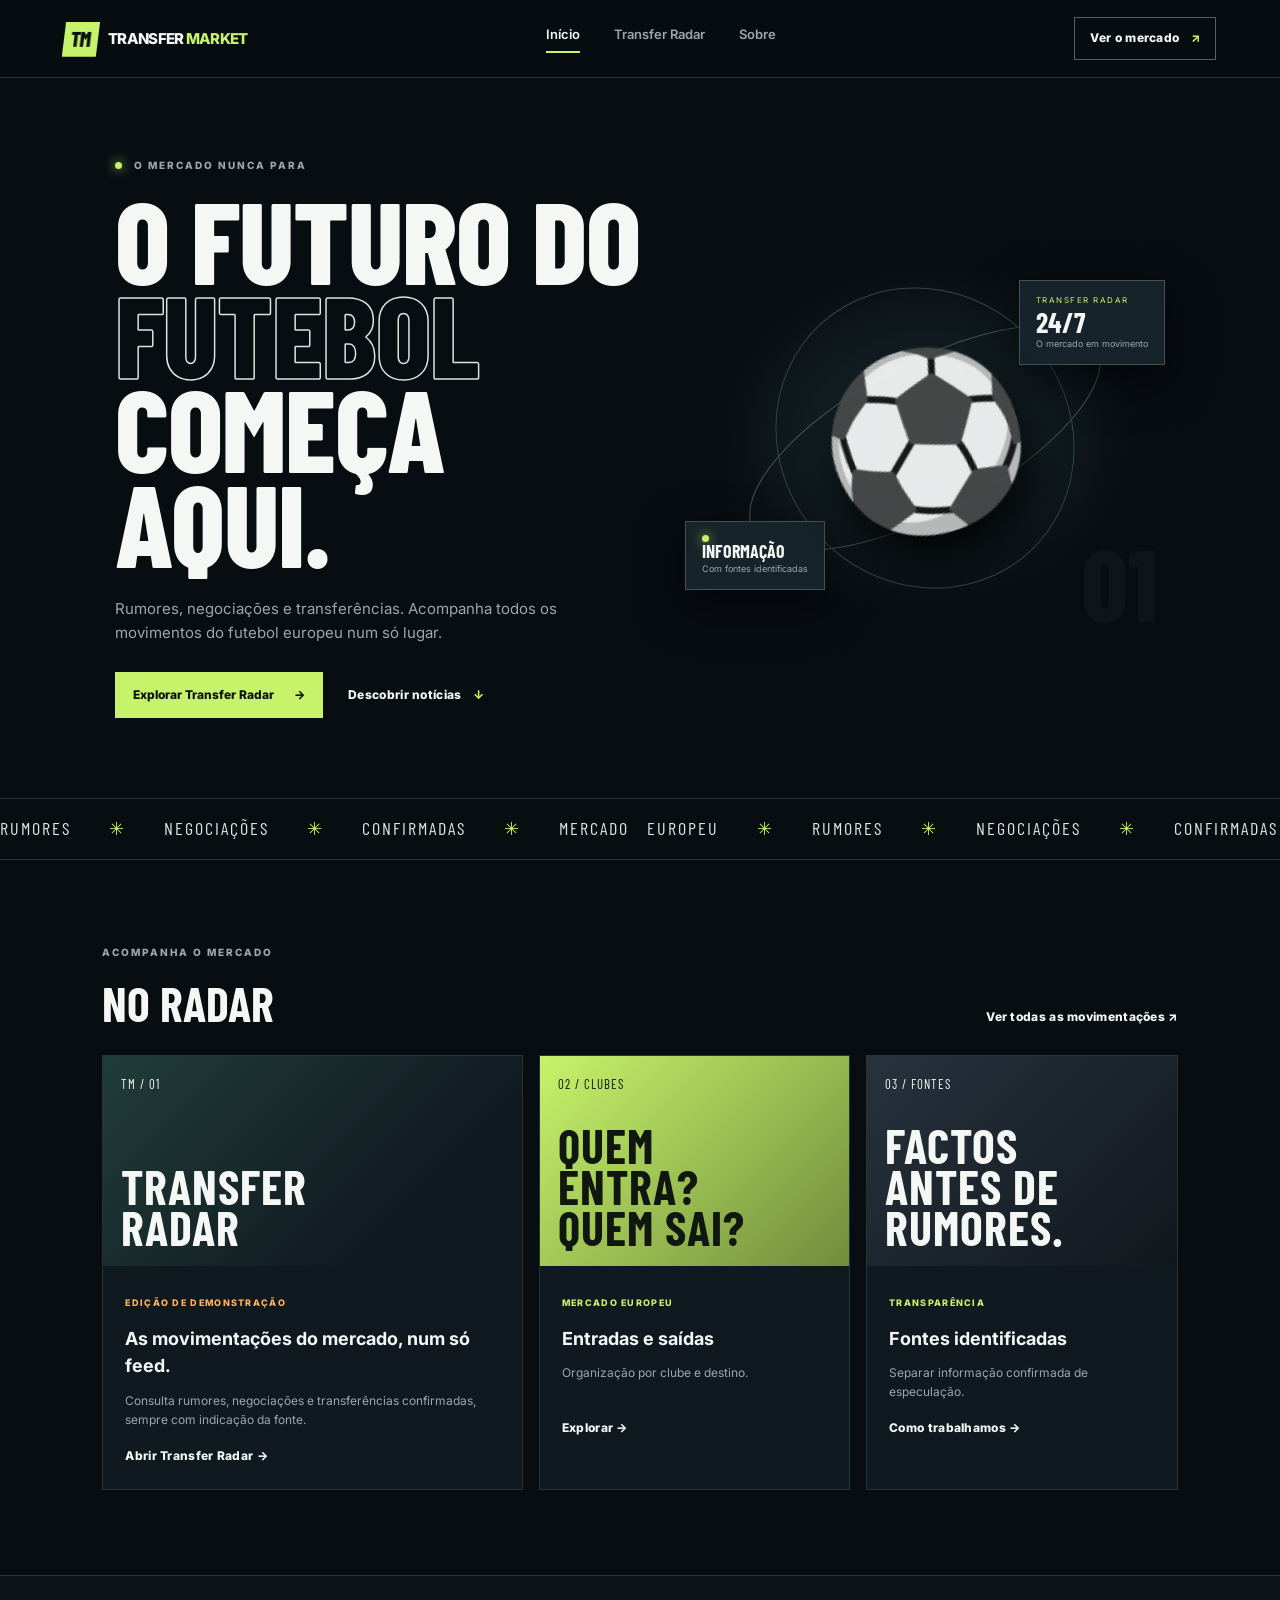
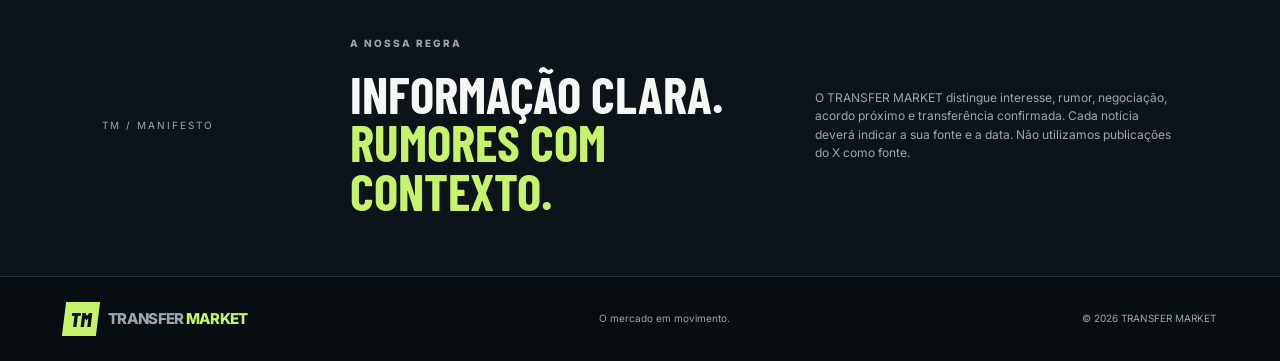
==== index.html @ c4694ce9 "Add files via upload" ====
<!doctype html>
<html lang="pt-PT">
<head>
  <meta charset="utf-8">
  <meta name="viewport" content="width=device-width, initial-scale=1">
  <meta name="description" content="TRANSFER MARKET — notícias, rumores e transferências do futebol europeu.">
  <title>TRANSFER MARKET | O mercado em movimento</title>
  <link rel="preconnect" href="https://fonts.googleapis.com">
  <link rel="preconnect" href="https://fonts.gstatic.com" crossorigin>
  <link href="https://fonts.googleapis.com/css2?family=Barlow+Condensed:wght@600;700;800&family=Inter:wght@400;500;600;700;800&display=swap" rel="stylesheet">
  <link rel="stylesheet" href="style.css">
</head>
<body>
<header class="site-header">
  <a class="brand" href="index.html"><span class="brand-mark">TM</span><span>TRANSFER<span class="accent"> MARKET</span></span></a>
  <button class="menu-toggle" aria-label="Abrir menu" aria-expanded="false">☰</button>
  <nav class="main-nav">
    <a class="active" href="index.html">Início</a>
    <a href="rumores.html">Transfer Radar</a>
    <a href="#sobre">Sobre</a>
  </nav>
  <a class="header-cta" href="rumores.html">Ver o mercado <span>↗</span></a>
</header>

<main>
  <section class="hero">
    <div class="hero-copy">
      <p class="eyebrow"><span class="live-dot"></span> O MERCADO NUNCA PARA</p>
      <h1>O FUTURO DO<br><span class="outline">FUTEBOL</span><br>COMEÇA AQUI.</h1>
      <p class="hero-text">Rumores, negociações e transferências. Acompanha todos os movimentos do futebol europeu num só lugar.</p>
      <div class="hero-actions">
        <a class="btn btn-primary" href="rumores.html">Explorar Transfer Radar <span>→</span></a>
        <a class="text-link" href="#ultimas">Descobrir notícias <span>↓</span></a>
      </div>
    </div>
    <div class="hero-art" aria-label="Ilustração gráfica de futebol">
      <div class="orbit orbit-one"></div><div class="orbit orbit-two"></div>
      <div class="hero-ball">⚽</div>
      <div class="floating-card card-top"><span class="mini-label">TRANSFER RADAR</span><strong>24/7</strong><small>O mercado em movimento</small></div>
      <div class="floating-card card-bottom"><span class="live-dot"></span><strong>INFORMAÇÃO</strong><small>Com fontes identificadas</small></div>
      <div class="hero-number">01</div>
    </div>
  </section>

  <section class="ticker" aria-label="Temas do site">
    <div>RUMORES <span>✳</span> NEGOCIAÇÕES <span>✳</span> CONFIRMADAS <span>✳</span> MERCADO EUROPEU <span>✳</span> RUMORES <span>✳</span> NEGOCIAÇÕES <span>✳</span> CONFIRMADAS <span>✳</span></div>
  </section>

  <section class="section latest" id="ultimas">
    <div class="section-heading">
      <div><p class="eyebrow">ACOMPANHA O MERCADO</p><h2>NO RADAR</h2></div>
      <a class="text-link" href="rumores.html">Ver todas as movimentações ↗</a>
    </div>
    <div class="feature-grid">
      <article class="feature-card feature-main">
        <div class="feature-visual visual-stadium"><span>TM / 01</span><b>TRANSFER<br>RADAR</b></div>
        <div class="feature-info"><span class="tag tag-demo">EDIÇÃO DE DEMONSTRAÇÃO</span><h3>As movimentações do mercado, num só feed.</h3><p>Consulta rumores, negociações e transferências confirmadas, sempre com indicação da fonte.</p><a href="rumores.html" class="text-link">Abrir Transfer Radar →</a></div>
      </article>
      <article class="feature-card">
        <div class="feature-visual visual-green"><span>02 / CLUBES</span><b>QUEM<br>ENTRA?<br>QUEM SAI?</b></div>
        <div class="feature-info"><span class="tag">MERCADO EUROPEU</span><h3>Entradas e saídas</h3><p>Organização por clube e destino.</p><a href="rumores.html" class="text-link">Explorar →</a></div>
      </article>
      <article class="feature-card">
        <div class="feature-visual visual-dark"><span>03 / FONTES</span><b>FACTOS<br>ANTES DE<br>RUMORES.</b></div>
        <div class="feature-info"><span class="tag">TRANSPARÊNCIA</span><h3>Fontes identificadas</h3><p>Separar informação confirmada de especulação.</p><a href="#sobre" class="text-link">Como trabalhamos →</a></div>
      </article>
    </div>
  </section>

  <section class="manifesto" id="sobre">
    <div class="manifesto-index">TM / MANIFESTO</div>
    <div><p class="eyebrow">A NOSSA REGRA</p><h2>INFORMAÇÃO CLARA.<br><span class="accent">RUMORES COM CONTEXTO.</span></h2></div>
    <p>O TRANSFER MARKET distingue interesse, rumor, negociação, acordo próximo e transferência confirmada. Cada notícia deverá indicar a sua fonte e a data. Não utilizamos publicações do X como fonte.</p>
  </section>
</main>

<footer class="footer"><a class="brand" href="index.html"><span class="brand-mark">TM</span><span>TRANSFER<span class="accent"> MARKET</span></span></a><span>O mercado em movimento.</span><span>© <span id="year"></span> TRANSFER MARKET</span></footer>
<script src="script.js"></script>
</body>
</html>
---- style.css ----
:root{--bg:#080d12;--panel:#101820;--panel2:#151f28;--text:#f4f7f4;--muted:#9aa8ad;--lime:#c6f36a;--line:#26333b;--orange:#ffb45c;--blue:#80c8ff;--font:'Inter',Arial,sans-serif;--display:'Barlow Condensed',Impact,sans-serif}*{box-sizing:border-box}html{scroll-behavior:smooth}body{margin:0;background:var(--bg);color:var(--text);font-family:var(--font);line-height:1.55}a{color:inherit;text-decoration:none}.accent{color:var(--lime)}.site-header{height:78px;padding:0 clamp(20px,5vw,76px);display:flex;align-items:center;justify-content:space-between;border-bottom:1px solid var(--line);background:#080d12ee;position:sticky;top:0;z-index:10;backdrop-filter:blur(14px)}.brand{display:flex;align-items:center;gap:10px;font-weight:800;letter-spacing:-.7px;font-size:15px}.brand-mark{display:grid;place-items:center;width:34px;height:34px;background:var(--lime);color:#0a1012;font-family:var(--display);font-size:20px;font-weight:800;transform:skew(-7deg)}.main-nav{display:flex;gap:34px;color:var(--muted);font-size:13px;font-weight:600}.main-nav a:hover,.main-nav a.active{color:var(--text)}.main-nav a.active:after{content:"";display:block;height:2px;background:var(--lime);margin-top:7px}.header-cta,.text-link{font-size:12px;font-weight:800;letter-spacing:.3px}.header-cta{border:1px solid #53616a;padding:11px 15px}.header-cta span,.text-link span{color:var(--lime);margin-left:8px}.menu-toggle{display:none;background:none;border:0;color:white;font-size:22px}.hero{min-height:590px;padding:80px clamp(20px,9vw,140px);display:grid;grid-template-columns:1.05fr .95fr;align-items:center;gap:40px;overflow:hidden}.eyebrow{font-size:10px;letter-spacing:2px;font-weight:800;color:var(--muted);margin:0 0 18px}.live-dot{display:inline-block;width:7px;height:7px;border-radius:50%;background:var(--lime);box-shadow:0 0 12px #c6f36a;margin-right:8px}.hero h1,.radar-intro h1{font-family:var(--display);font-size:clamp(64px,9vw,120px);line-height:.82;letter-spacing:-1px;margin:0;font-weight:800}.outline{color:transparent;-webkit-text-stroke:1.5px #dce6df}.hero-text{max-width:470px;color:var(--muted);font-size:15px;margin:28px 0}.hero-actions{display:flex;align-items:center;gap:25px;flex-wrap:wrap}.btn{display:inline-flex;align-items:center;justify-content:center;gap:20px;padding:14px 18px;font-size:12px;font-weight:800;border:0;cursor:pointer}.btn-primary{background:var(--lime);color:#0a1012}.btn-primary:hover{background:#d7ff88}.text-link:hover{color:var(--lime)}.hero-art{height:400px;position:relative;display:grid;place-items:center;background:radial-gradient(ellipse at center,#1d3032 0,transparent 62%)}.hero-ball{font-size:170px;filter:grayscale(1);opacity:.9;transform:rotate(-18deg);z-index:1;text-shadow:0 24px 45px #000}.orbit{position:absolute;border:1px solid #425c50;border-radius:50%;transform:rotate(-28deg)}.orbit-one{width:390px;height:150px}.orbit-two{width:310px;height:290px;transform:rotate(48deg);border-color:#34444b}.floating-card{position:absolute;background:#17232a;border:1px solid #43534f;padding:13px 16px;display:flex;flex-direction:column;box-shadow:0 15px 45px #0008}.floating-card strong{font-family:var(--display);font-size:28px;line-height:1.1}.floating-card small{font-size:9px;color:var(--muted)}.mini-label{font-size:8px;letter-spacing:1.5px;color:var(--lime)}.card-top{top:42px;right:0}.card-bottom{bottom:48px;left:0}.card-bottom strong{font-size:18px}.hero-number{position:absolute;bottom:-22px;right:8px;font-family:var(--display);font-size:100px;color:#ffffff08;font-weight:800}.ticker{overflow:hidden;border-block:1px solid var(--line);padding:16px 0;color:#dce6df;font-family:var(--display);font-size:18px;letter-spacing:2px;white-space:nowrap}.ticker div{word-spacing:12px;text-align:center}.ticker span{color:var(--lime);margin:0 20px}.section{padding:85px clamp(20px,8vw,120px)}.section-heading{display:flex;align-items:end;justify-content:space-between;margin-bottom:28px}.section-heading h2,.feed-top h2{font-family:var(--display);font-size:48px;line-height:1;margin:0}.feature-grid{display:grid;grid-template-columns:1.35fr 1fr 1fr;gap:16px}.feature-card{background:var(--panel);border:1px solid var(--line)}.feature-visual{height:210px;padding:18px;display:flex;flex-direction:column;justify-content:space-between;font-family:var(--display);font-size:13px;letter-spacing:1px}.feature-visual b{font-size:48px;line-height:.85}.visual-stadium{background:linear-gradient(135deg,#253e40,#101820 70%);background-image:linear-gradient(135deg,#203d39,#101820 75%),repeating-linear-gradient(90deg,transparent 0 30px,#ffffff08 31px 32px)}.visual-green{background:linear-gradient(135deg,#c6f36a,#718d3c);color:#101710}.visual-dark{background:linear-gradient(135deg,#27323d,#11171d)}.feature-info{padding:22px}.tag{font-size:9px;letter-spacing:1.3px;color:var(--lime);font-weight:800}.tag-demo{color:var(--orange)}.feature-info h3{font-size:18px;margin:12px 0 8px}.feature-info p{font-size:12px;color:var(--muted);min-height:38px}.manifesto{border-block:1px solid var(--line);padding:60px clamp(20px,8vw,120px);display:grid;grid-template-columns:.6fr 1.2fr 1fr;gap:30px;align-items:center;background:#0c1319}.manifesto-index{font-size:10px;color:var(--muted);letter-spacing:2px}.manifesto h2{font-family:var(--display);font-size:clamp(32px,4vw,52px);line-height:.95;margin:0}.manifesto>p{font-size:12px;color:var(--muted);max-width:360px}.footer{padding:25px clamp(20px,5vw,76px);display:flex;justify-content:space-between;align-items:center;color:var(--muted);font-size:10px;gap:18px}.radar-page{min-height:75vh}.radar-intro{padding:70px clamp(20px,8vw,120px) 48px;background:linear-gradient(110deg,#101c20,#080d12 65%);border-bottom:1px solid var(--line)}.radar-intro h1{font-size:clamp(66px,9vw,112px)}.radar-intro>p:not(.eyebrow){color:var(--muted);margin:20px 0}.radar-meta{font-size:9px;letter-spacing:1.5px;color:#8f9da1;display:flex;gap:12px}.radar-layout{padding:45px clamp(20px,8vw,120px) 90px;display:grid;grid-template-columns:250px minmax(0,1fr);gap:35px}.filter-panel{background:var(--panel);border:1px solid var(--line);padding:22px;height:max-content;position:sticky;top:100px}.filter-panel label{display:block;font-size:10px;font-weight:700;color:#cbd5d3;margin:17px 0 7px}.filter-panel input,.filter-panel select{width:100%;background:#091016;border:1px solid #334149;color:var(--text);padding:12px;font:inherit;font-size:11px;border-radius:0}.btn-outline{background:transparent;border:1px solid #51616a;color:var(--text)}.full-width{width:100%;margin-top:18px}.source-note{margin-top:28px;padding-top:18px;border-top:1px solid var(--line)}.source-note strong{font-size:9px;letter-spacing:1.5px;color:var(--lime)}.source-note p{font-size:10px;color:var(--muted)}.feed-top{display:flex;justify-content:space-between;align-items:end;margin-bottom:18px}.feed-top h2{font-size:34px}.result-count{font-size:10px;color:var(--muted)}.demo-alert{padding:13px 15px;background:#2a2115;border:1px solid #604a2d;color:#f2d8b5;font-size:11px;margin-bottom:14px}.rumour-feed{display:grid;gap:12px}.rumour-card{background:var(--panel);border:1px solid var(--line);padding:20px;display:grid;grid-template-columns:1fr auto;gap:14px}.rumour-card h3{font-size:17px;margin:8px 0 4px}.transfer-route{color:var(--lime);font-size:12px;font-weight:700}.rumour-summary{color:var(--muted);font-size:12px;max-width:720px}.rumour-meta{display:flex;flex-wrap:wrap;gap:12px;margin-top:14px;font-size:9px;color:#89979b}.rumour-meta a{color:var(--blue);text-decoration:underline}.status{height:max-content;padding:6px 9px;font-size:9px;font-weight:800;letter-spacing:.5px;border:1px solid #53616a;color:#dce6df}.status-interesse,.status-rumor{color:var(--orange);border-color:#765b38}.status-negociações,.status-acordo-próximo{color:var(--blue);border-color:#3c657e}.status-confirmada{color:var(--lime);border-color:#607d3a}.empty-state{padding:35px;text-align:center;border:1px dashed #45525a;color:var(--muted)}.empty-state strong{color:var(--text)}.empty-state p{font-size:12px}.menu-toggle{cursor:pointer}@media(max-width:850px){.hero{grid-template-columns:1fr;padding-top:65px}.hero-art{height:300px}.feature-grid{grid-template-columns:1fr 1fr}.feature-main{grid-column:span 2}.manifesto{grid-template-columns:1fr 2fr}.manifesto>p{grid-column:2}.radar-layout{grid-template-columns:1fr}.filter-panel{position:static;display:grid;grid-template-columns:1fr 1fr;gap:0 12px}.filter-panel .eyebrow,.source-note{grid-column:span 2}.filter-panel .btn{align-self:end}.main-nav{gap:17px}}@media(max-width:600px){.site-header{height:66px}.menu-toggle{display:block;order:3}.main-nav{display:none;position:absolute;top:65px;left:0;right:0;padding:20px;background:#0b1218;border-bottom:1px solid var(--line);flex-direction:column}.main-nav.open{display:flex}.header-cta{display:none}.hero{min-height:auto;padding-top:65px;padding-bottom:35px}.hero-art{height:260px}.hero-ball{font-size:125px}.orbit-one{width:290px}.orbit-two{width:240px}.section{padding-top:55px;padding-bottom:55px}.section-heading{align-items:start;gap:15px;flex-direction:column}.section-heading h2{font-size:40px}.feature-grid{grid-template-columns:1fr}.feature-main{grid-column:auto}.manifesto{grid-template-columns:1fr;padding-block:42px;gap:15px}.manifesto>p{grid-column:auto}.footer{flex-direction:column;align-items:flex-start}.radar-intro{padding-top:55px}.radar-layout{padding-top:28px}.filter-panel{grid-template-columns:1fr}.filter-panel .eyebrow,.source-note{grid-column:auto}.feed-top{align-items:start;flex-direction:column;gap:10px}.feed-top h2{font-size:29px}.rumour-card{grid-template-columns:1fr}.status{grid-row:1;justify-self:start}.rumour-card h3{margin-top:0}}
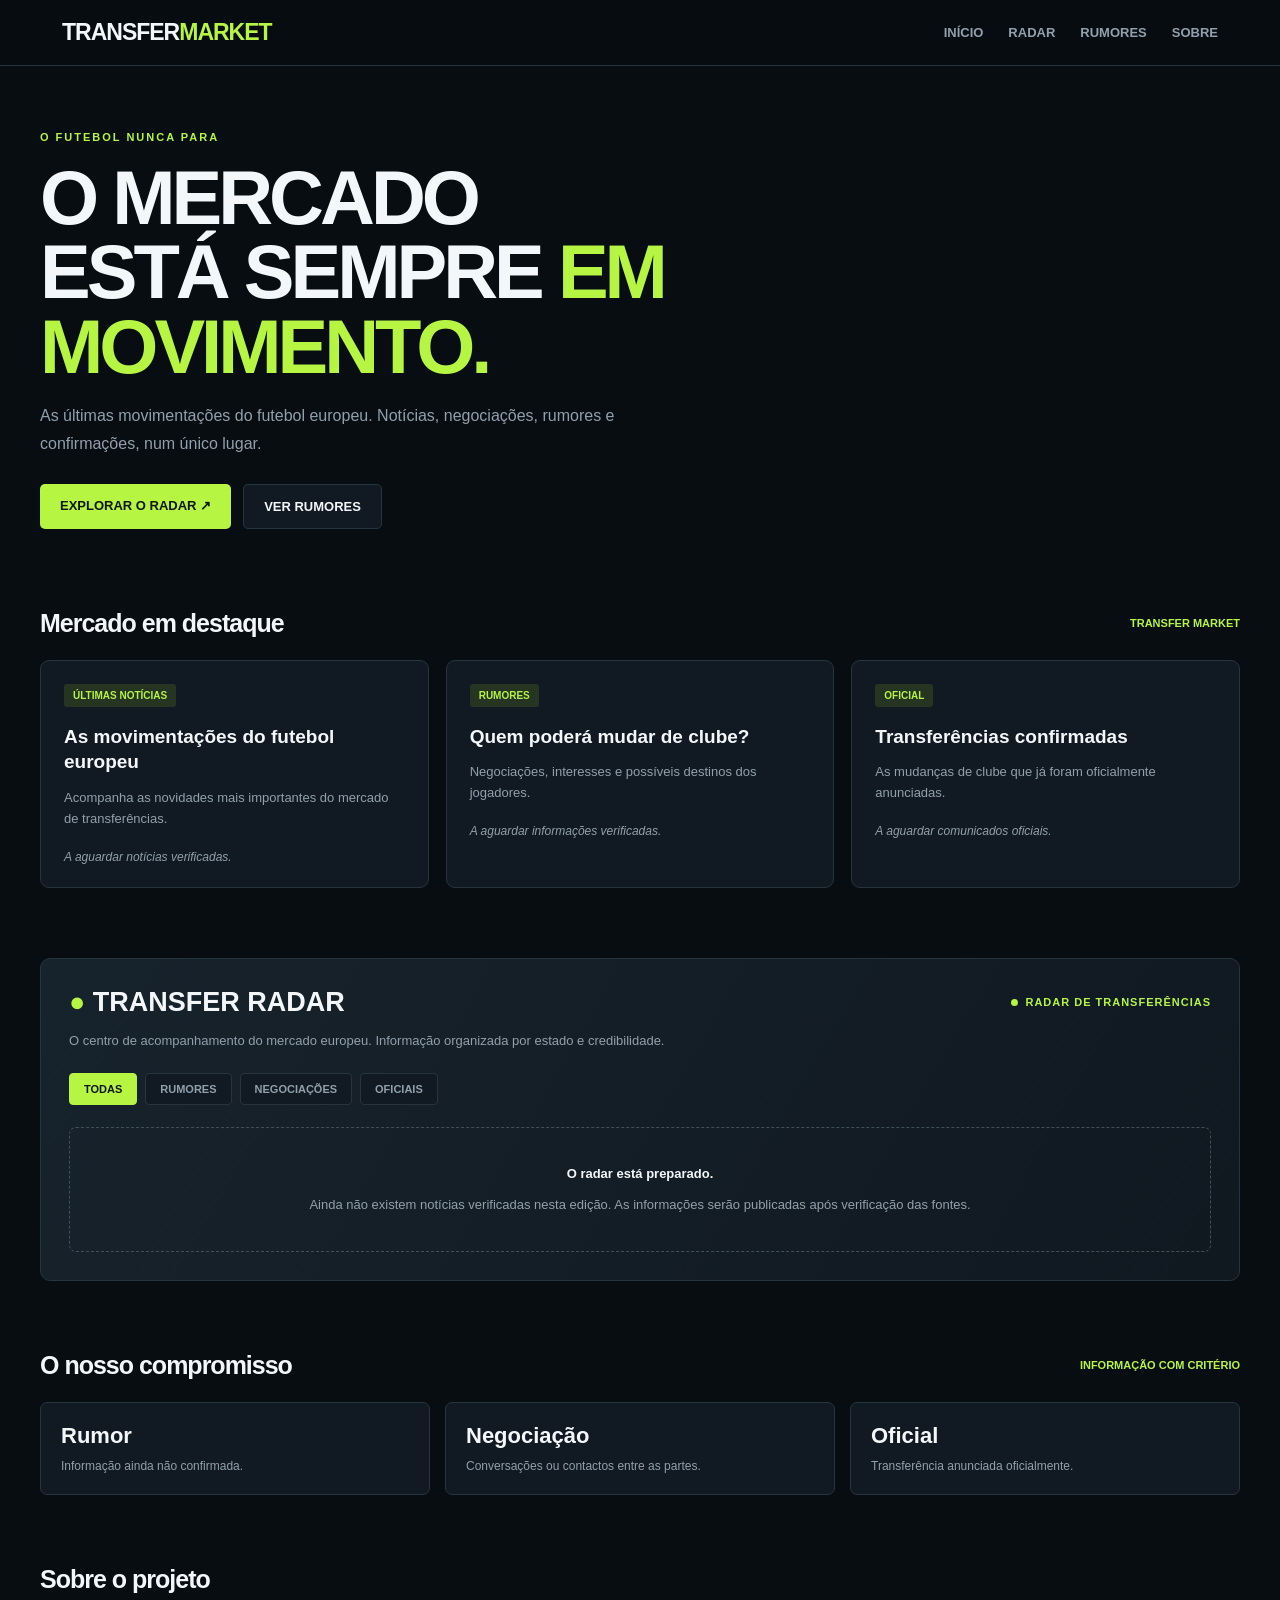
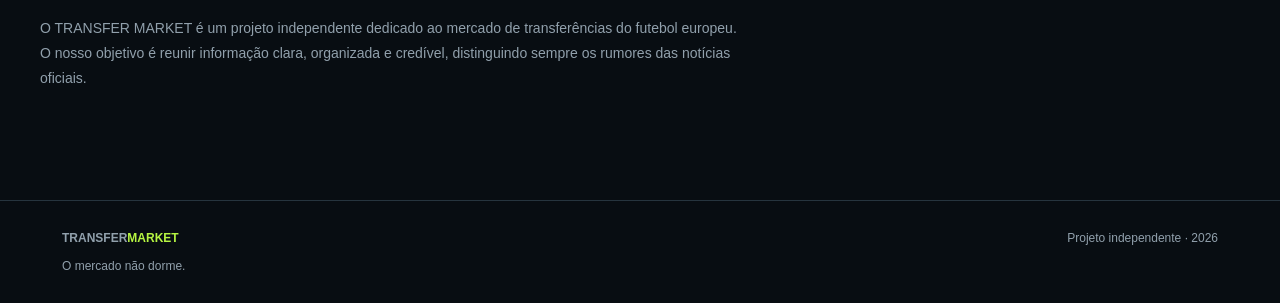
==== commit b9348353: "Update index.html" ====
--- a/index.html
+++ b/index.html
@@ -1,80 +1,376 @@
-<!doctype html>
+
+<!DOCTYPE html>
 <html lang="pt-PT">
 <head>
-  <meta charset="utf-8">
-  <meta name="viewport" content="width=device-width, initial-scale=1">
-  <meta name="description" content="TRANSFER MARKET — notícias, rumores e transferências do futebol europeu.">
-  <title>TRANSFER MARKET | O mercado em movimento</title>
-  <link rel="preconnect" href="https://fonts.googleapis.com">
-  <link rel="preconnect" href="https://fonts.gstatic.com" crossorigin>
-  <link href="https://fonts.googleapis.com/css2?family=Barlow+Condensed:wght@600;700;800&family=Inter:wght@400;500;600;700;800&display=swap" rel="stylesheet">
-  <link rel="stylesheet" href="style.css">
+<meta charset="UTF-8">
+<meta name="viewport" content="width=device-width, initial-scale=1.0">
+<meta name="theme-color" content="#080d12">
+<title>TRANSFER MARKET | O mercado não dorme</title>
+<meta name="description" content="As últimas notícias, rumores e confirmações do mercado de transferências de futebol europeu.">
+
+<style>
+:root {
+  --bg: #080d12;
+  --panel: #111a22;
+  --panel2: #17232c;
+  --green: #b6f542;
+  --white: #f4f7f9;
+  --muted: #91a0ac;
+  --border: #26343e;
+}
+* { box-sizing: border-box; }
+html { scroll-behavior: smooth; }
+body {
+  margin: 0;
+  background: var(--bg);
+  color: var(--white);
+  font-family: Arial, Helvetica, sans-serif;
+}
+a { color: inherit; text-decoration: none; }
+header {
+  position: sticky;
+  top: 0;
+  z-index: 10;
+  background: rgba(8,13,18,.96);
+  border-bottom: 1px solid var(--border);
+  backdrop-filter: blur(12px);
+}
+.nav {
+  max-width: 1200px;
+  margin: auto;
+  padding: 19px 22px;
+  display: flex;
+  align-items: center;
+  justify-content: space-between;
+  gap: 20px;
+}
+.logo {
+  font-size: 23px;
+  font-weight: 900;
+  letter-spacing: -1px;
+}
+.logo span { color: var(--green); }
+nav { display: flex; gap: 25px; }
+nav a {
+  color: var(--muted);
+  font-size: 13px;
+  font-weight: bold;
+}
+nav a:hover { color: var(--green); }
+.live {
+  color: var(--green);
+  font-size: 11px;
+  font-weight: bold;
+  letter-spacing: 1px;
+}
+.live::before {
+  content: "";
+  display: inline-block;
+  width: 7px;
+  height: 7px;
+  background: var(--green);
+  border-radius: 50%;
+  margin-right: 7px;
+}
+.container { max-width: 1200px; margin: auto; padding: 0 22px; }
+.hero { padding: 65px 0 45px; }
+.eyebrow {
+  color: var(--green);
+  font-size: 11px;
+  font-weight: bold;
+  letter-spacing: 2px;
+}
+.hero h1 {
+  font-size: clamp(42px, 7vw, 76px);
+  line-height: .98;
+  letter-spacing: -4px;
+  max-width: 780px;
+  margin: 18px 0;
+}
+.hero h1 span { color: var(--green); }
+.hero p {
+  color: var(--muted);
+  max-width: 580px;
+  line-height: 1.7;
+}
+.hero-actions { display: flex; gap: 12px; margin-top: 27px; flex-wrap: wrap; }
+.btn {
+  padding: 14px 20px;
+  background: var(--green);
+  color: #10170a;
+  border-radius: 5px;
+  font-size: 13px;
+  font-weight: 900;
+}
+.btn.secondary {
+  background: var(--panel);
+  border: 1px solid var(--border);
+  color: var(--white);
+}
+.section { padding: 35px 0; }
+.section-heading {
+  display: flex;
+  align-items: center;
+  justify-content: space-between;
+  gap: 15px;
+  margin-bottom: 22px;
+}
+.section-heading h2 { font-size: 25px; margin: 0; letter-spacing: -1px; }
+.section-heading span { color: var(--green); font-size: 11px; font-weight: bold; }
+.grid {
+  display: grid;
+  grid-template-columns: repeat(3, 1fr);
+  gap: 17px;
+}
+.card {
+  background: var(--panel);
+  border: 1px solid var(--border);
+  border-radius: 9px;
+  padding: 23px;
+  min-height: 185px;
+}
+.card:hover { border-color: var(--green); }
+.tag {
+  display: inline-block;
+  padding: 6px 9px;
+  border-radius: 3px;
+  background: #263522;
+  color: var(--green);
+  font-size: 10px;
+  font-weight: bold;
+  text-transform: uppercase;
+}
+.card h3 { font-size: 19px; line-height: 1.35; margin: 17px 0 10px; }
+.card p { color: var(--muted); font-size: 13px; line-height: 1.6; }
+.placeholder {
+  color: var(--muted);
+  font-size: 12px;
+  font-style: italic;
+  margin-top: 20px;
+}
+.radar {
+  background: linear-gradient(120deg, #17232c, #101820);
+  border: 1px solid var(--border);
+  border-radius: 10px;
+  padding: 28px;
+}
+.radar-top {
+  display: flex;
+  align-items: center;
+  justify-content: space-between;
+  gap: 15px;
+  flex-wrap: wrap;
+}
+.radar h2 { font-size: 27px; margin: 0; }
+.radar-intro { color: var(--muted); font-size: 13px; line-height: 1.6; }
+.filters { display: flex; gap: 8px; flex-wrap: wrap; margin: 22px 0; }
+.filter {
+  border: 1px solid var(--border);
+  background: var(--panel);
+  color: var(--muted);
+  padding: 9px 14px;
+  border-radius: 4px;
+  cursor: pointer;
+  font-weight: bold;
+  font-size: 11px;
+}
+.filter.active, .filter:hover {
+  background: var(--green);
+  color: #10170a;
+  border-color: var(--green);
+}
+.empty {
+  text-align: center;
+  border: 1px dashed #40505b;
+  padding: 35px 15px;
+  border-radius: 7px;
+  color: var(--muted);
+  font-size: 13px;
+  line-height: 1.7;
+}
+.empty strong { display: block; color: var(--white); margin-bottom: 8px; }
+.status-grid {
+  display: grid;
+  grid-template-columns: repeat(3,1fr);
+  gap: 15px;
+  margin-top: 20px;
+}
+.status {
+  background: var(--panel);
+  padding: 20px;
+  border-radius: 7px;
+  border: 1px solid var(--border);
+}
+.status strong { display: block; font-size: 22px; margin-bottom: 7px; }
+.status span { color: var(--muted); font-size: 12px; }
+footer {
+  margin-top: 60px;
+  border-top: 1px solid var(--border);
+  padding: 30px 0;
+  color: var(--muted);
+  font-size: 12px;
+}
+.footer-content {
+  display: flex;
+  justify-content: space-between;
+  gap: 15px;
+  flex-wrap: wrap;
+}
+@media(max-width:750px) {
+  nav { gap: 12px; flex-wrap: wrap; }
+  nav a { font-size: 11px; }
+  .grid { grid-template-columns: 1fr; }
+  .status-grid { grid-template-columns: 1fr; }
+  .hero { padding-top: 45px; }
+  .hero h1 { letter-spacing: -2px; }
+}
+</style>
 </head>
+
 <body>
-<header class="site-header">
-  <a class="brand" href="index.html"><span class="brand-mark">TM</span><span>TRANSFER<span class="accent"> MARKET</span></span></a>
-  <button class="menu-toggle" aria-label="Abrir menu" aria-expanded="false">☰</button>
-  <nav class="main-nav">
-    <a class="active" href="index.html">Início</a>
-    <a href="rumores.html">Transfer Radar</a>
-    <a href="#sobre">Sobre</a>
-  </nav>
-  <a class="header-cta" href="rumores.html">Ver o mercado <span>↗</span></a>
+
+<header>
+  <div class="nav">
+    <a href="#" class="logo">TRANSFER<span>MARKET</span></a>
+    <nav>
+      <a href="#inicio">INÍCIO</a>
+      <a href="#radar">RADAR</a>
+      <a href="#rumores">RUMORES</a>
+      <a href="#sobre">SOBRE</a>
+    </nav>
+  </div>
 </header>
 
 <main>
-  <section class="hero">
-    <div class="hero-copy">
-      <p class="eyebrow"><span class="live-dot"></span> O MERCADO NUNCA PARA</p>
-      <h1>O FUTURO DO<br><span class="outline">FUTEBOL</span><br>COMEÇA AQUI.</h1>
-      <p class="hero-text">Rumores, negociações e transferências. Acompanha todos os movimentos do futebol europeu num só lugar.</p>
-      <div class="hero-actions">
-        <a class="btn btn-primary" href="rumores.html">Explorar Transfer Radar <span>→</span></a>
-        <a class="text-link" href="#ultimas">Descobrir notícias <span>↓</span></a>
+<section class="hero container" id="inicio">
+  <div class="eyebrow">O FUTEBOL NUNCA PARA</div>
+  <h1>O MERCADO<br>ESTÁ SEMPRE <span>EM MOVIMENTO.</span></h1>
+  <p>
+    As últimas movimentações do futebol europeu.
+    Notícias, negociações, rumores e confirmações,
+    num único lugar.
+  </p>
+  <div class="hero-actions">
+    <a href="#radar" class="btn">EXPLORAR O RADAR ↗</a>
+    <a href="#rumores" class="btn secondary">VER RUMORES</a>
+  </div>
+</section>
+
+<section class="container section" id="rumores">
+  <div class="section-heading">
+    <h2>Mercado em destaque</h2>
+    <span>TRANSFER MARKET</span>
+  </div>
+  <div class="grid">
+    <article class="card">
+      <span class="tag">Últimas notícias</span>
+      <h3>As movimentações do futebol europeu</h3>
+      <p>Acompanha as novidades mais importantes do mercado de transferências.</p>
+      <div class="placeholder">A aguardar notícias verificadas.</div>
+    </article>
+    <article class="card">
+      <span class="tag">Rumores</span>
+      <h3>Quem poderá mudar de clube?</h3>
+      <p>Negociações, interesses e possíveis destinos dos jogadores.</p>
+      <div class="placeholder">A aguardar informações verificadas.</div>
+    </article>
+    <article class="card">
+      <span class="tag">Oficial</span>
+      <h3>Transferências confirmadas</h3>
+      <p>As mudanças de clube que já foram oficialmente anunciadas.</p>
+      <div class="placeholder">A aguardar comunicados oficiais.</div>
+    </article>
+  </div>
+</section>
+
+<section class="container section" id="radar">
+  <div class="radar">
+    <div class="radar-top">
+      <h2><span style="color:var(--green)">●</span> TRANSFER RADAR</h2>
+      <span class="live">RADAR DE TRANSFERÊNCIAS</span>
+    </div>
+    <p class="radar-intro">
+      O centro de acompanhamento do mercado europeu.
+      Informação organizada por estado e credibilidade.
+    </p>
+    <div class="filters">
+      <button class="filter active" data-filter="all">TODAS</button>
+      <button class="filter" data-filter="rumor">RUMORES</button>
+      <button class="filter" data-filter="negotiation">NEGOCIAÇÕES</button>
+      <button class="filter" data-filter="official">OFICIAIS</button>
+    </div>
+    <div id="radar-content">
+      <div class="empty">
+        <strong>O radar está preparado.</strong>
+        Ainda não existem notícias verificadas nesta edição.
+        As informações serão publicadas após verificação das fontes.
       </div>
     </div>
-    <div class="hero-art" aria-label="Ilustração gráfica de futebol">
-      <div class="orbit orbit-one"></div><div class="orbit orbit-two"></div>
-      <div class="hero-ball">⚽</div>
-      <div class="floating-card card-top"><span class="mini-label">TRANSFER RADAR</span><strong>24/7</strong><small>O mercado em movimento</small></div>
-      <div class="floating-card card-bottom"><span class="live-dot"></span><strong>INFORMAÇÃO</strong><small>Com fontes identificadas</small></div>
-      <div class="hero-number">01</div>
-    </div>
-  </section>
-
-  <section class="ticker" aria-label="Temas do site">
-    <div>RUMORES <span>✳</span> NEGOCIAÇÕES <span>✳</span> CONFIRMADAS <span>✳</span> MERCADO EUROPEU <span>✳</span> RUMORES <span>✳</span> NEGOCIAÇÕES <span>✳</span> CONFIRMADAS <span>✳</span></div>
-  </section>
-
-  <section class="section latest" id="ultimas">
-    <div class="section-heading">
-      <div><p class="eyebrow">ACOMPANHA O MERCADO</p><h2>NO RADAR</h2></div>
-      <a class="text-link" href="rumores.html">Ver todas as movimentações ↗</a>
-    </div>
-    <div class="feature-grid">
-      <article class="feature-card feature-main">
-        <div class="feature-visual visual-stadium"><span>TM / 01</span><b>TRANSFER<br>RADAR</b></div>
-        <div class="feature-info"><span class="tag tag-demo">EDIÇÃO DE DEMONSTRAÇÃO</span><h3>As movimentações do mercado, num só feed.</h3><p>Consulta rumores, negociações e transferências confirmadas, sempre com indicação da fonte.</p><a href="rumores.html" class="text-link">Abrir Transfer Radar →</a></div>
-      </article>
-      <article class="feature-card">
-        <div class="feature-visual visual-green"><span>02 / CLUBES</span><b>QUEM<br>ENTRA?<br>QUEM SAI?</b></div>
-        <div class="feature-info"><span class="tag">MERCADO EUROPEU</span><h3>Entradas e saídas</h3><p>Organização por clube e destino.</p><a href="rumores.html" class="text-link">Explorar →</a></div>
-      </article>
-      <article class="feature-card">
-        <div class="feature-visual visual-dark"><span>03 / FONTES</span><b>FACTOS<br>ANTES DE<br>RUMORES.</b></div>
-        <div class="feature-info"><span class="tag">TRANSPARÊNCIA</span><h3>Fontes identificadas</h3><p>Separar informação confirmada de especulação.</p><a href="#sobre" class="text-link">Como trabalhamos →</a></div>
-      </article>
-    </div>
-  </section>
-
-  <section class="manifesto" id="sobre">
-    <div class="manifesto-index">TM / MANIFESTO</div>
-    <div><p class="eyebrow">A NOSSA REGRA</p><h2>INFORMAÇÃO CLARA.<br><span class="accent">RUMORES COM CONTEXTO.</span></h2></div>
-    <p>O TRANSFER MARKET distingue interesse, rumor, negociação, acordo próximo e transferência confirmada. Cada notícia deverá indicar a sua fonte e a data. Não utilizamos publicações do X como fonte.</p>
-  </section>
+  </div>
+</section>
+
+<section class="container section">
+  <div class="section-heading">
+    <h2>O nosso compromisso</h2>
+    <span>INFORMAÇÃO COM CRITÉRIO</span>
+  </div>
+  <div class="status-grid">
+    <div class="status">
+      <strong>Rumor</strong>
+      <span>Informação ainda não confirmada.</span>
+    </div>
+    <div class="status">
+      <strong>Negociação</strong>
+      <span>Conversações ou contactos entre as partes.</span>
+    </div>
+    <div class="status">
+      <strong>Oficial</strong>
+      <span>Transferência anunciada oficialmente.</span>
+    </div>
+  </div>
+</section>
+
+<section class="container section" id="sobre">
+  <div class="section-heading">
+    <h2>Sobre o projeto</h2>
+  </div>
+  <p style="color:var(--muted);line-height:1.8;max-width:700px;font-size:14px">
+    O TRANSFER MARKET é um projeto independente dedicado
+    ao mercado de transferências do futebol europeu.
+    O nosso objetivo é reunir informação clara, organizada
+    e credível, distinguindo sempre os rumores das notícias oficiais.
+  </p>
+</section>
 </main>
 
-<footer class="footer"><a class="brand" href="index.html"><span class="brand-mark">TM</span><span>TRANSFER<span class="accent"> MARKET</span></span></a><span>O mercado em movimento.</span><span>© <span id="year"></span> TRANSFER MARKET</span></footer>
-<script src="script.js"></script>
+<footer>
+  <div class="container footer-content">
+    <div><strong>TRANSFER<span style="color:var(--green)">MARKET</span></strong><br><br>O mercado não dorme.</div>
+    <div>Projeto independente · 2026</div>
+  </div>
+</footer>
+
+<script>
+const filters = document.querySelectorAll(".filter");
+
+filters.forEach(button => {
+  button.addEventListener("click", () => {
+    filters.forEach(item => item.classList.remove("active"));
+    button.classList.add("active");
+
+    const type = button.dataset.filter;
+    const content = document.getElementById("radar-content");
+
+    content.innerHTML = `
+      <div class="empty">
+        <strong>${type === "all" ? "Todas as movimentações" :
+          type === "rumor" ? "Rumores" :
+          type === "negotiation" ? "Negociações" : "Transferências oficiais"}</strong>
+        Ainda não existem notícias verificadas nesta categoria.
+      </div>`;
+  });
+});
+</script>
+
 </body>
-</html>+</html>
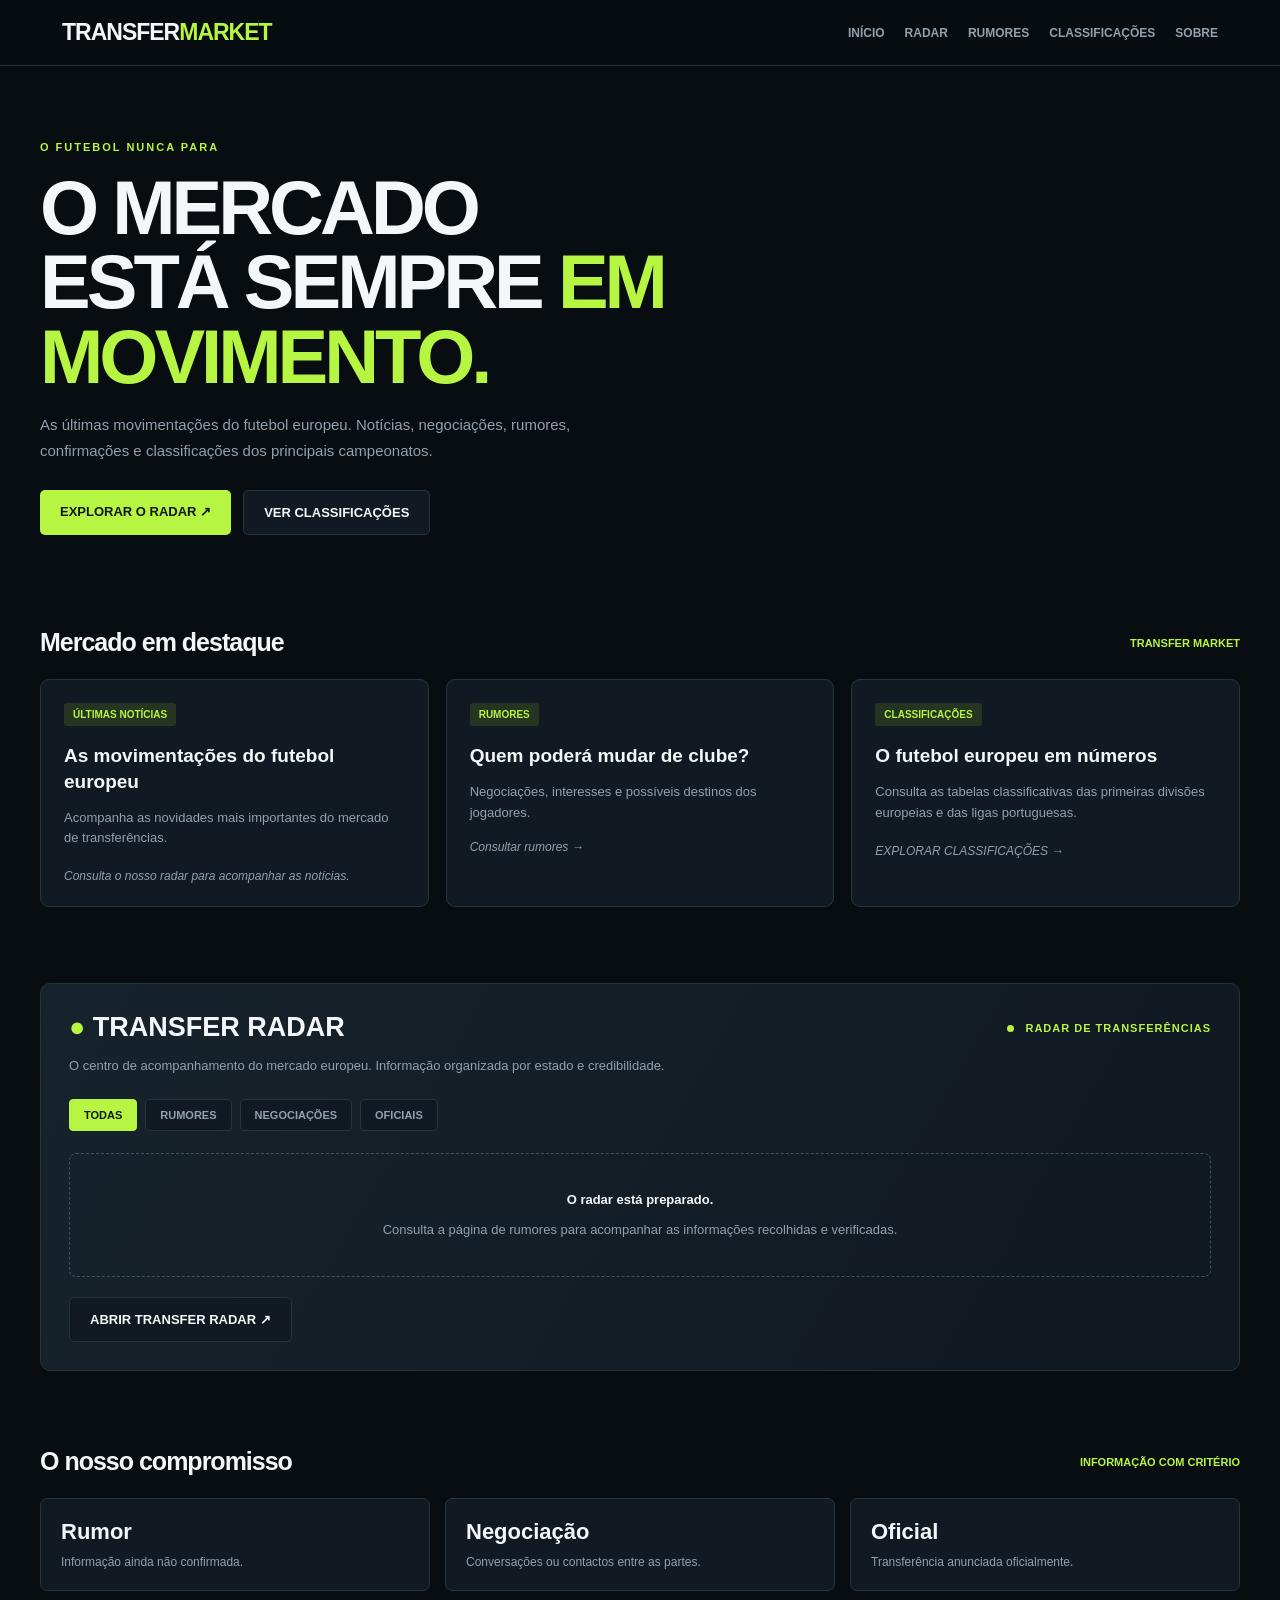
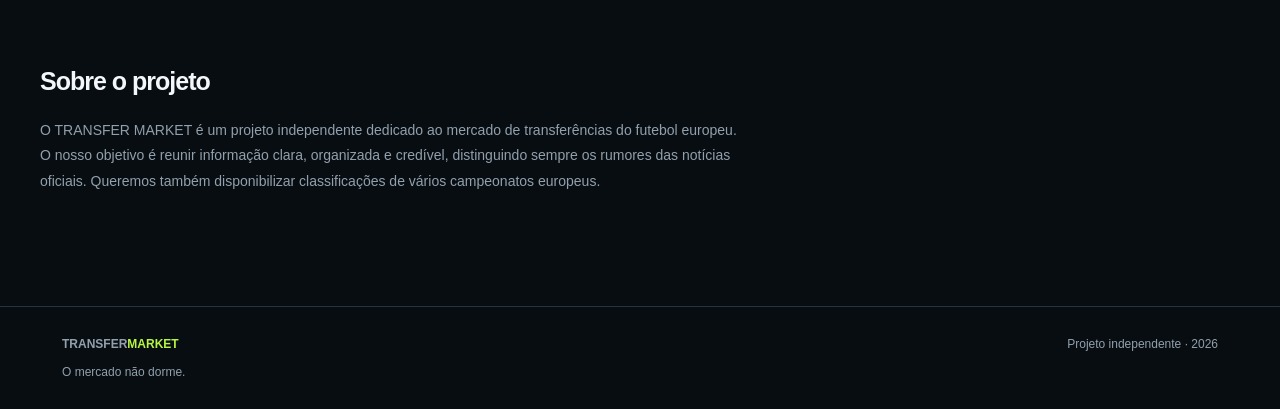
==== commit 9f1e136f: "Update index.html" ====
--- a/index.html
+++ b/index.html
@@ -5,8 +5,10 @@
 <meta charset="UTF-8">
 <meta name="viewport" content="width=device-width, initial-scale=1.0">
 <meta name="theme-color" content="#080d12">
+
 <title>TRANSFER MARKET | O mercado não dorme</title>
-<meta name="description" content="As últimas notícias, rumores e confirmações do mercado de transferências de futebol europeu.">
+
+<meta name="description" content="Notícias, rumores, transferências e classificações do futebol europeu.">
 
 <style>
 :root {
@@ -18,23 +20,36 @@
   --muted: #91a0ac;
   --border: #26343e;
 }
-* { box-sizing: border-box; }
-html { scroll-behavior: smooth; }
+
+* {
+  box-sizing: border-box;
+}
+
+html {
+  scroll-behavior: smooth;
+}
+
 body {
   margin: 0;
   background: var(--bg);
   color: var(--white);
   font-family: Arial, Helvetica, sans-serif;
 }
-a { color: inherit; text-decoration: none; }
+
+a {
+  color: inherit;
+  text-decoration: none;
+}
+
 header {
   position: sticky;
   top: 0;
   z-index: 10;
-  background: rgba(8,13,18,.96);
+  background: rgba(8,13,18,.97);
   border-bottom: 1px solid var(--border);
   backdrop-filter: blur(12px);
 }
+
 .nav {
   max-width: 1200px;
   margin: auto;
@@ -44,25 +59,43 @@
   justify-content: space-between;
   gap: 20px;
 }
+
 .logo {
   font-size: 23px;
   font-weight: 900;
   letter-spacing: -1px;
-}
-.logo span { color: var(--green); }
-nav { display: flex; gap: 25px; }
+  white-space: nowrap;
+}
+
+.logo span {
+  color: var(--green);
+}
+
+nav {
+  display: flex;
+  gap: 20px;
+  align-items: center;
+  flex-wrap: wrap;
+}
+
 nav a {
   color: var(--muted);
-  font-size: 13px;
+  font-size: 12px;
   font-weight: bold;
-}
-nav a:hover { color: var(--green); }
+  transition: .2s;
+}
+
+nav a:hover {
+  color: var(--green);
+}
+
 .live {
   color: var(--green);
   font-size: 11px;
   font-weight: bold;
   letter-spacing: 1px;
 }
+
 .live::before {
   content: "";
   display: inline-block;
@@ -72,42 +105,76 @@
   border-radius: 50%;
   margin-right: 7px;
 }
-.container { max-width: 1200px; margin: auto; padding: 0 22px; }
-.hero { padding: 65px 0 45px; }
+
+.container {
+  max-width: 1200px;
+  margin: auto;
+  padding: 0 22px;
+}
+
+.hero {
+  padding: 75px 0 55px;
+}
+
 .eyebrow {
   color: var(--green);
   font-size: 11px;
   font-weight: bold;
   letter-spacing: 2px;
 }
+
 .hero h1 {
   font-size: clamp(42px, 7vw, 76px);
   line-height: .98;
   letter-spacing: -4px;
-  max-width: 780px;
+  max-width: 850px;
   margin: 18px 0;
 }
-.hero h1 span { color: var(--green); }
+
+.hero h1 span {
+  color: var(--green);
+}
+
 .hero p {
   color: var(--muted);
   max-width: 580px;
   line-height: 1.7;
-}
-.hero-actions { display: flex; gap: 12px; margin-top: 27px; flex-wrap: wrap; }
+  font-size: 15px;
+}
+
+.hero-actions {
+  display: flex;
+  gap: 12px;
+  margin-top: 27px;
+  flex-wrap: wrap;
+}
+
 .btn {
+  display: inline-block;
   padding: 14px 20px;
   background: var(--green);
   color: #10170a;
   border-radius: 5px;
   font-size: 13px;
   font-weight: 900;
-}
+  transition: .2s;
+}
+
+.btn:hover {
+  transform: translateY(-2px);
+  opacity: .9;
+}
+
 .btn.secondary {
   background: var(--panel);
   border: 1px solid var(--border);
   color: var(--white);
 }
-.section { padding: 35px 0; }
+
+.section {
+  padding: 38px 0;
+}
+
 .section-heading {
   display: flex;
   align-items: center;
@@ -115,21 +182,40 @@
   gap: 15px;
   margin-bottom: 22px;
 }
-.section-heading h2 { font-size: 25px; margin: 0; letter-spacing: -1px; }
-.section-heading span { color: var(--green); font-size: 11px; font-weight: bold; }
+
+.section-heading h2 {
+  font-size: 25px;
+  margin: 0;
+  letter-spacing: -1px;
+}
+
+.section-heading span {
+  color: var(--green);
+  font-size: 11px;
+  font-weight: bold;
+}
+
 .grid {
   display: grid;
   grid-template-columns: repeat(3, 1fr);
   gap: 17px;
 }
+
 .card {
+  display: block;
   background: var(--panel);
   border: 1px solid var(--border);
   border-radius: 9px;
   padding: 23px;
   min-height: 185px;
-}
-.card:hover { border-color: var(--green); }
+  transition: .2s;
+}
+
+.card:hover {
+  border-color: var(--green);
+  transform: translateY(-3px);
+}
+
 .tag {
   display: inline-block;
   padding: 6px 9px;
@@ -140,20 +226,33 @@
   font-weight: bold;
   text-transform: uppercase;
 }
-.card h3 { font-size: 19px; line-height: 1.35; margin: 17px 0 10px; }
-.card p { color: var(--muted); font-size: 13px; line-height: 1.6; }
+
+.card h3 {
+  font-size: 19px;
+  line-height: 1.35;
+  margin: 17px 0 10px;
+}
+
+.card p {
+  color: var(--muted);
+  font-size: 13px;
+  line-height: 1.6;
+}
+
 .placeholder {
   color: var(--muted);
   font-size: 12px;
   font-style: italic;
   margin-top: 20px;
 }
+
 .radar {
   background: linear-gradient(120deg, #17232c, #101820);
   border: 1px solid var(--border);
   border-radius: 10px;
   padding: 28px;
 }
+
 .radar-top {
   display: flex;
   align-items: center;
@@ -161,9 +260,25 @@
   gap: 15px;
   flex-wrap: wrap;
 }
-.radar h2 { font-size: 27px; margin: 0; }
-.radar-intro { color: var(--muted); font-size: 13px; line-height: 1.6; }
-.filters { display: flex; gap: 8px; flex-wrap: wrap; margin: 22px 0; }
+
+.radar h2 {
+  font-size: 27px;
+  margin: 0;
+}
+
+.radar-intro {
+  color: var(--muted);
+  font-size: 13px;
+  line-height: 1.6;
+}
+
+.filters {
+  display: flex;
+  gap: 8px;
+  flex-wrap: wrap;
+  margin: 22px 0;
+}
+
 .filter {
   border: 1px solid var(--border);
   background: var(--panel);
@@ -174,11 +289,14 @@
   font-weight: bold;
   font-size: 11px;
 }
-.filter.active, .filter:hover {
+
+.filter.active,
+.filter:hover {
   background: var(--green);
   color: #10170a;
   border-color: var(--green);
 }
+
 .empty {
   text-align: center;
   border: 1px dashed #40505b;
@@ -188,21 +306,38 @@
   font-size: 13px;
   line-height: 1.7;
 }
-.empty strong { display: block; color: var(--white); margin-bottom: 8px; }
+
+.empty strong {
+  display: block;
+  color: var(--white);
+  margin-bottom: 8px;
+}
+
 .status-grid {
   display: grid;
   grid-template-columns: repeat(3,1fr);
   gap: 15px;
   margin-top: 20px;
 }
+
 .status {
   background: var(--panel);
   padding: 20px;
   border-radius: 7px;
   border: 1px solid var(--border);
 }
-.status strong { display: block; font-size: 22px; margin-bottom: 7px; }
-.status span { color: var(--muted); font-size: 12px; }
+
+.status strong {
+  display: block;
+  font-size: 22px;
+  margin-bottom: 7px;
+}
+
+.status span {
+  color: var(--muted);
+  font-size: 12px;
+}
+
 footer {
   margin-top: 60px;
   border-top: 1px solid var(--border);
@@ -210,19 +345,48 @@
   color: var(--muted);
   font-size: 12px;
 }
+
 .footer-content {
   display: flex;
   justify-content: space-between;
   gap: 15px;
   flex-wrap: wrap;
 }
+
 @media(max-width:750px) {
-  nav { gap: 12px; flex-wrap: wrap; }
-  nav a { font-size: 11px; }
-  .grid { grid-template-columns: 1fr; }
-  .status-grid { grid-template-columns: 1fr; }
-  .hero { padding-top: 45px; }
-  .hero h1 { letter-spacing: -2px; }
+  .nav {
+    align-items: flex-start;
+    flex-direction: column;
+  }
+
+  nav {
+    gap: 13px;
+  }
+
+  nav a {
+    font-size: 11px;
+  }
+
+  .grid {
+    grid-template-columns: 1fr;
+  }
+
+  .status-grid {
+    grid-template-columns: 1fr;
+  }
+
+  .hero {
+    padding-top: 45px;
+  }
+
+  .hero h1 {
+    letter-spacing: -2px;
+  }
+
+  .section-heading {
+    align-items: flex-start;
+    flex-direction: column;
+  }
 }
 </style>
 </head>
@@ -231,144 +395,265 @@
 
 <header>
   <div class="nav">
-    <a href="#" class="logo">TRANSFER<span>MARKET</span></a>
+
+    <a href="index.html" class="logo">
+      TRANSFER<span>MARKET</span>
+    </a>
+
     <nav>
       <a href="#inicio">INÍCIO</a>
       <a href="#radar">RADAR</a>
-      <a href="#rumores">RUMORES</a>
+      <a href="rumores.html">RUMORES</a>
+      <a href="classificacoes.html">CLASSIFICAÇÕES</a>
       <a href="#sobre">SOBRE</a>
     </nav>
+
   </div>
 </header>
 
 <main>
+
 <section class="hero container" id="inicio">
-  <div class="eyebrow">O FUTEBOL NUNCA PARA</div>
-  <h1>O MERCADO<br>ESTÁ SEMPRE <span>EM MOVIMENTO.</span></h1>
+
+  <div class="eyebrow">
+    O FUTEBOL NUNCA PARA
+  </div>
+
+  <h1>
+    O MERCADO<br>
+    ESTÁ SEMPRE <span>EM MOVIMENTO.</span>
+  </h1>
+
   <p>
     As últimas movimentações do futebol europeu.
-    Notícias, negociações, rumores e confirmações,
-    num único lugar.
+    Notícias, negociações, rumores, confirmações
+    e classificações dos principais campeonatos.
   </p>
+
   <div class="hero-actions">
     <a href="#radar" class="btn">EXPLORAR O RADAR ↗</a>
-    <a href="#rumores" class="btn secondary">VER RUMORES</a>
-  </div>
+    <a href="classificacoes.html" class="btn secondary">
+      VER CLASSIFICAÇÕES
+    </a>
+  </div>
+
 </section>
 
 <section class="container section" id="rumores">
+
   <div class="section-heading">
     <h2>Mercado em destaque</h2>
     <span>TRANSFER MARKET</span>
   </div>
+
   <div class="grid">
+
     <article class="card">
       <span class="tag">Últimas notícias</span>
       <h3>As movimentações do futebol europeu</h3>
-      <p>Acompanha as novidades mais importantes do mercado de transferências.</p>
-      <div class="placeholder">A aguardar notícias verificadas.</div>
+      <p>
+        Acompanha as novidades mais importantes
+        do mercado de transferências.
+      </p>
+      <div class="placeholder">
+        Consulta o nosso radar para acompanhar as notícias.
+      </div>
     </article>
+
     <article class="card">
       <span class="tag">Rumores</span>
       <h3>Quem poderá mudar de clube?</h3>
-      <p>Negociações, interesses e possíveis destinos dos jogadores.</p>
-      <div class="placeholder">A aguardar informações verificadas.</div>
+      <p>
+        Negociações, interesses e possíveis destinos
+        dos jogadores.
+      </p>
+      <a href="rumores.html" class="placeholder">
+        Consultar rumores →
+      </a>
     </article>
-    <article class="card">
-      <span class="tag">Oficial</span>
-      <h3>Transferências confirmadas</h3>
-      <p>As mudanças de clube que já foram oficialmente anunciadas.</p>
-      <div class="placeholder">A aguardar comunicados oficiais.</div>
-    </article>
-  </div>
+
+    <a href="classificacoes.html" class="card">
+      <span class="tag">Classificações</span>
+      <h3>O futebol europeu em números</h3>
+      <p>
+        Consulta as tabelas classificativas das
+        primeiras divisões europeias e das ligas portuguesas.
+      </p>
+      <div class="placeholder">
+        EXPLORAR CLASSIFICAÇÕES →
+      </div>
+    </a>
+
+  </div>
+
 </section>
 
 <section class="container section" id="radar">
+
   <div class="radar">
+
     <div class="radar-top">
-      <h2><span style="color:var(--green)">●</span> TRANSFER RADAR</h2>
-      <span class="live">RADAR DE TRANSFERÊNCIAS</span>
-    </div>
+      <h2>
+        <span style="color:var(--green)">●</span>
+        TRANSFER RADAR
+      </h2>
+
+      <span class="live">
+        RADAR DE TRANSFERÊNCIAS
+      </span>
+    </div>
+
     <p class="radar-intro">
       O centro de acompanhamento do mercado europeu.
       Informação organizada por estado e credibilidade.
     </p>
+
     <div class="filters">
-      <button class="filter active" data-filter="all">TODAS</button>
-      <button class="filter" data-filter="rumor">RUMORES</button>
-      <button class="filter" data-filter="negotiation">NEGOCIAÇÕES</button>
-      <button class="filter" data-filter="official">OFICIAIS</button>
-    </div>
+
+      <button class="filter active" data-filter="all">
+        TODAS
+      </button>
+
+      <button class="filter" data-filter="rumor">
+        RUMORES
+      </button>
+
+      <button class="filter" data-filter="negotiation">
+        NEGOCIAÇÕES
+      </button>
+
+      <button class="filter" data-filter="official">
+        OFICIAIS
+      </button>
+
+    </div>
+
     <div id="radar-content">
+
       <div class="empty">
         <strong>O radar está preparado.</strong>
-        Ainda não existem notícias verificadas nesta edição.
-        As informações serão publicadas após verificação das fontes.
+        Consulta a página de rumores para acompanhar
+        as informações recolhidas e verificadas.
       </div>
-    </div>
-  </div>
+
+    </div>
+
+    <div style="margin-top:20px">
+      <a href="rumores.html" class="btn secondary">
+        ABRIR TRANSFER RADAR ↗
+      </a>
+    </div>
+
+  </div>
+
 </section>
 
 <section class="container section">
+
   <div class="section-heading">
     <h2>O nosso compromisso</h2>
     <span>INFORMAÇÃO COM CRITÉRIO</span>
   </div>
+
   <div class="status-grid">
+
     <div class="status">
       <strong>Rumor</strong>
-      <span>Informação ainda não confirmada.</span>
-    </div>
+      <span>
+        Informação ainda não confirmada.
+      </span>
+    </div>
+
     <div class="status">
       <strong>Negociação</strong>
-      <span>Conversações ou contactos entre as partes.</span>
-    </div>
+      <span>
+        Conversações ou contactos entre as partes.
+      </span>
+    </div>
+
     <div class="status">
       <strong>Oficial</strong>
-      <span>Transferência anunciada oficialmente.</span>
-    </div>
-  </div>
+      <span>
+        Transferência anunciada oficialmente.
+      </span>
+    </div>
+
+  </div>
+
 </section>
 
 <section class="container section" id="sobre">
+
   <div class="section-heading">
     <h2>Sobre o projeto</h2>
   </div>
+
   <p style="color:var(--muted);line-height:1.8;max-width:700px;font-size:14px">
-    O TRANSFER MARKET é um projeto independente dedicado
-    ao mercado de transferências do futebol europeu.
+    O TRANSFER MARKET é um projeto independente
+    dedicado ao mercado de transferências do futebol europeu.
     O nosso objetivo é reunir informação clara, organizada
     e credível, distinguindo sempre os rumores das notícias oficiais.
+    Queremos também disponibilizar classificações de vários
+    campeonatos europeus.
   </p>
+
 </section>
+
 </main>
 
 <footer>
+
   <div class="container footer-content">
-    <div><strong>TRANSFER<span style="color:var(--green)">MARKET</span></strong><br><br>O mercado não dorme.</div>
-    <div>Projeto independente · 2026</div>
-  </div>
+
+    <div>
+      <strong>
+        TRANSFER<span style="color:var(--green)">MARKET</span>
+      </strong>
+      <br><br>
+      O mercado não dorme.
+    </div>
+
+    <div>
+      Projeto independente · 2026
+    </div>
+
+  </div>
+
 </footer>
 
 <script>
 const filters = document.querySelectorAll(".filter");
 
 filters.forEach(button => {
+
   button.addEventListener("click", () => {
-    filters.forEach(item => item.classList.remove("active"));
+
+    filters.forEach(item =>
+      item.classList.remove("active")
+    );
+
     button.classList.add("active");
 
     const type = button.dataset.filter;
     const content = document.getElementById("radar-content");
 
+    const titles = {
+      all: "Todas as movimentações",
+      rumor: "Rumores",
+      negotiation: "Negociações",
+      official: "Transferências oficiais"
+    };
+
     content.innerHTML = `
       <div class="empty">
-        <strong>${type === "all" ? "Todas as movimentações" :
-          type === "rumor" ? "Rumores" :
-          type === "negotiation" ? "Negociações" : "Transferências oficiais"}</strong>
-        Ainda não existem notícias verificadas nesta categoria.
-      </div>`;
+        <strong>${titles[type]}</strong>
+        Consulta a página de rumores para ver
+        as informações disponíveis nesta categoria.
+      </div>
+    `;
+
   });
+
 });
 </script>
 
